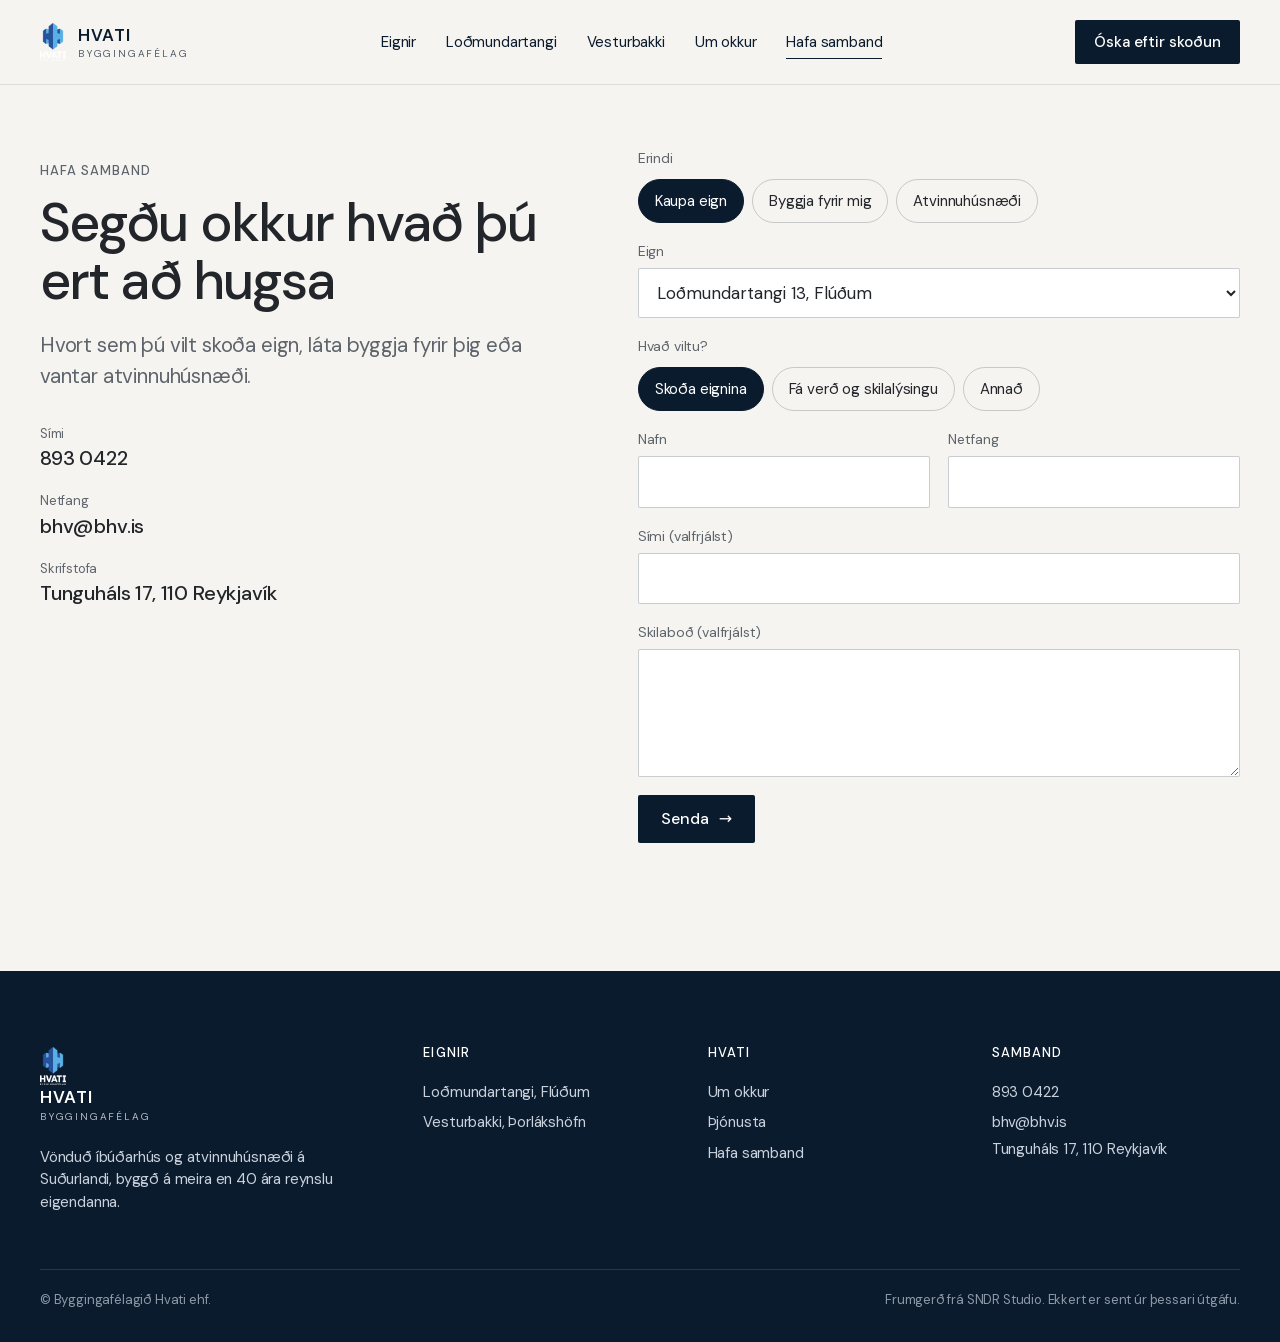
==== hafa-samband/index.html @ 600dba62 "Deploy 23906bf (noindex preview)" ====
<!doctype html>
<html lang="is" class="no-js">
<head>
<meta charset="utf-8">
<meta name="viewport" content="width=device-width, initial-scale=1">
<title>Hafa samband | Byggingafélagið Hvati</title>
<meta name="description" content="Hafðu samband við Byggingafélagið Hvata um kaup á eign, nýbyggingu eða atvinnuhúsnæði. Sími 893 0422, bhv@bhv.is.">
<meta name="robots" content="noindex, nofollow">
<meta name="theme-color" content="#0B1B2E">
<link rel="icon" href="../favicon.png">
<link rel="preload" href="../fonts/dmsans.woff2" as="font" type="font/woff2" crossorigin>
<script>(function () {
  var root = document.documentElement;
  function set(v) { if (root.getAttribute('data-input') !== v) root.setAttribute('data-input', v); }
  addEventListener('pointerdown', function () { set('pointer'); }, true);
  addEventListener('keydown', function (e) {
    if (e.key === 'Shift' || e.key === 'Control' || e.key === 'Alt' || e.key === 'Meta') return;
    set('key');
  }, true);
})();</script>
<link rel="stylesheet" href="../assets/site.css">
<script src="../assets/site.js" defer></script>
</head>
<body>
<a class="skip" href="#main">Fara í efni</a>
<header class="hdr hdr--solid">
  <div class="wrap">
    <a class="brand" href="../" aria-label="Byggingafélagið Hvati, forsíða"><img src="../img/logo.png" width="26" height="38" alt=""><div><b>HVATI</b><span>BYGGINGAFÉLAG</span></div></a>
    <nav class="nav" aria-label="Aðalvalmynd"><a href="../#eignir">Eignir</a><a href="../lodmundartangi/">Loðmundartangi</a><a href="../vesturbakki/">Vesturbakki</a><a href="../#um">Um okkur</a><a href="../hafa-samband/" aria-current="page">Hafa samband</a></nav>
    <button class="btn btn--primary hdr-cta" type="button" data-request="">Óska eftir skoðun</button>
    <button class="burger" type="button" aria-label="Opna valmynd" aria-expanded="false" aria-controls="menu"><i></i></button>
  </div>
</header>
<div class="menu" id="menu" tabindex="-1" role="dialog" aria-modal="true" aria-label="Valmynd">
  <button class="close" type="button" aria-label="Loka valmynd">×</button>
  <a href="../#eignir">Eignir</a>
  <a href="../lodmundartangi/">Loðmundartangi</a>
  <a href="../vesturbakki/">Vesturbakki</a>
  <a href="../#um">Um okkur</a>
  <a href="../hafa-samband/">Hafa samband</a>
  <button class="btn btn--light" type="button" data-request="">Óska eftir skoðun <span class="arr" aria-hidden="true">→</span></button>
</div>
<main id="main">
  <section class="section" style="padding-top:calc(var(--hdr) + 64px)">
    <div class="wrap contact">
      <div>
        <p class="eyebrow rise">Hafa samband</p>
        <h1 class="title t-l rise" style="margin:12px 0 18px">Segðu okkur hvað þú ert að hugsa</h1>
        <p class="lede rise">Hvort sem þú vilt skoða eign, láta byggja fyrir þig eða vantar atvinnuhúsnæði.</p>
        <address class="addr rise">
          <div><small>Sími</small><a href="tel:+3548930422">893 0422</a></div>
          <div><small>Netfang</small><a href="mailto:bhv@bhv.is">bhv@bhv.is</a></div>
          <div><small>Skrifstofa</small><span style="font-size:20px;font-weight:500">Tunguháls 17, 110 Reykjavík</span></div>
        </address>
      </div>
      <div class="rise">
        <form class="form" id="enquiry" novalidate>
          <fieldset class="seg"><legend>Erindi</legend><label><input type="radio" name="erindi" value="kaupa" checked><span>Kaupa eign</span></label><label><input type="radio" name="erindi" value="byggja"><span>Byggja fyrir mig</span></label><label><input type="radio" name="erindi" value="atvinna"><span>Atvinnuhúsnæði</span></label></fieldset>
          <div class="branch" data-branch="kaupa">
            <div class="fld"><label for="e-eign">Eign</label><select id="e-eign" name="eign"><option value="lod-13">Loðmundartangi 13, Flúðum</option><option value="lod-15">Loðmundartangi 15, Flúðum</option><option value="lod-17">Loðmundartangi 17, Flúðum</option><option value="lod">Loðmundartangi, hvaða hús sem er</option><option value="vest">Vesturbakki 13, Þorlákshöfn</option></select></div>
            <fieldset class="seg"><legend>Hvað viltu?</legend><label><input type="radio" name="vilt" value="Skoða eignina" checked><span>Skoða eignina</span></label><label><input type="radio" name="vilt" value="Fá verð og skilalýsingu"><span>Fá verð og skilalýsingu</span></label><label><input type="radio" name="vilt" value="Annað"><span>Annað</span></label></fieldset>
          </div>
          <div class="branch" data-branch="byggja" hidden>
            <fieldset class="seg"><legend>Hvað á að byggja?</legend><label><input type="radio" name="tegund" value="Einbýli" checked><span>Einbýli</span></label><label><input type="radio" name="tegund" value="Raðhús"><span>Raðhús</span></label><label><input type="radio" name="tegund" value="Fjölbýli"><span>Fjölbýli</span></label><label><input type="radio" name="tegund" value="Annað"><span>Annað</span></label></fieldset>
            <fieldset class="seg"><legend>Er lóð til staðar?</legend><label><input type="radio" name="lod" value="Já" checked><span>Já</span></label><label><input type="radio" name="lod" value="Nei"><span>Nei</span></label><label><input type="radio" name="lod" value="Í vinnslu"><span>Í vinnslu</span></label></fieldset>
            <div class="row2"><div class="fld"><label for="e-stadur">Staðsetning</label><input id="e-stadur" name="stadur"></div><div class="fld"><label for="e-hvenaer">Hvenær viltu byrja?</label><input id="e-hvenaer" name="hvenaer" placeholder="t.d. vor 2027"></div></div>
          </div>
          <div class="branch" data-branch="atvinna" hidden>
            <div class="row2"><div class="fld"><label for="e-fm">Stærð (m²)</label><input id="e-fm" name="fermetrar" inputmode="numeric"></div><div class="fld"><label for="e-notkun">Notkun</label><input id="e-notkun" name="notkun" placeholder="t.d. lager, verkstæði"></div></div>
            <div class="fld"><label for="e-stadur2">Staðsetning</label><input id="e-stadur2" name="stadur"></div>
          </div>
          <div class="row2">
            <div class="fld"><label for="e-nafn">Nafn</label><input id="e-nafn" name="nafn" autocomplete="name" required></div>
            <div class="fld"><label for="e-email">Netfang</label><input id="e-email" name="netfang" type="email" autocomplete="email" required></div>
          </div>
          <div class="fld"><label for="e-simi">Sími (valfrjálst)</label><input id="e-simi" name="simi" type="tel" autocomplete="tel"></div>
          <div class="fld"><label for="e-msg">Skilaboð (valfrjálst)</label><textarea id="e-msg" name="skilabod" rows="4"></textarea></div>
          <button class="btn btn--primary" type="submit" style="justify-self:start">Senda <span class="arr" aria-hidden="true">→</span></button>
        </form>
        <div class="done" id="enquiry-done" hidden tabindex="-1" role="status"><h3>Takk fyrir.</h3><p>Þetta er frumgerð. Fyrirspurnin var ekki send.</p></div>
      </div>
    </div>
  </section>
</main>
<footer class="ftr">
  <div class="wrap">
    <div class="grid">
      <div><a class="brand" href="../" style="color:#fff"><img src="../img/logo.png" width="26" height="38" alt=""><div><b>HVATI</b><span>BYGGINGAFÉLAG</span></div></a>
        <p style="margin:18px 0 0;max-width:22em">Vönduð íbúðarhús og atvinnuhúsnæði á Suðurlandi, byggð á meira en 40 ára reynslu eigendanna.</p></div>
      <div><h4>Eignir</h4><ul><li><a href="../lodmundartangi/">Loðmundartangi, Flúðum</a></li><li><a href="../vesturbakki/">Vesturbakki, Þorlákshöfn</a></li></ul></div>
      <div><h4>Hvati</h4><ul><li><a href="../#um">Um okkur</a></li><li><a href="../#thjonusta">Þjónusta</a></li><li><a href="../hafa-samband/">Hafa samband</a></li></ul></div>
      <div><h4>Samband</h4><ul><li><a href="tel:+3548930422">893 0422</a></li><li><a href="mailto:bhv@bhv.is">bhv@bhv.is</a></li><li>Tunguháls 17, 110 Reykjavík</li></ul></div>
    </div>
    <div class="legal"><span>© Byggingafélagið Hvati ehf.</span><span>Frumgerð frá SNDR Studio. Ekkert er sent úr þessari útgáfu.</span></div>
  </div>
</footer>

<dialog class="sheet" id="sheet" aria-labelledby="sheet-t" tabindex="-1">
  <div class="sheet__in">
    <div class="sheet__top"><div><p class="eyebrow">Skoðun</p><h2 id="sheet-t">Óska eftir skoðun</h2></div><button class="x" type="button" aria-label="Loka">×</button></div>
    <form class="form" novalidate>
      <div class="fld"><label for="rq-unit">Eign</label><select id="rq-unit" name="eign"><option value="lod-13">Loðmundartangi 13, Flúðum</option><option value="lod-15">Loðmundartangi 15, Flúðum</option><option value="lod-17">Loðmundartangi 17, Flúðum</option><option value="lod">Loðmundartangi, hvaða hús sem er</option><option value="vest">Vesturbakki 13, Þorlákshöfn</option></select></div>
      <fieldset class="seg"><legend>Hvaða dagar henta?</legend><label><input type="radio" name="dagar" value="Virka daga"><span>Virka daga</span></label><label><input type="radio" name="dagar" value="Um helgi"><span>Um helgi</span></label><label><input type="radio" name="dagar" value="Skiptir ekki máli" checked><span>Skiptir ekki máli</span></label></fieldset>
      <fieldset class="seg"><legend>Hvaða tími dags?</legend><label><input type="radio" name="timi" value="Fyrir hádegi"><span>Fyrir hádegi</span></label><label><input type="radio" name="timi" value="Eftir hádegi" checked><span>Eftir hádegi</span></label><label><input type="radio" name="timi" value="Síðdegis"><span>Síðdegis</span></label></fieldset>
      <div class="row2">
        <div class="fld"><label for="rq-name">Nafn</label><input id="rq-name" name="nafn" autocomplete="name" required></div>
        <div class="fld"><label for="rq-contact">Sími eða netfang</label><input id="rq-contact" name="samband" autocomplete="email" required></div>
      </div>
      <div class="fld"><label for="rq-msg">Athugasemd (valfrjálst)</label><textarea id="rq-msg" name="athugasemd" rows="3"></textarea></div>
      <p class="note">Hvati hefur samband og staðfestir tíma. Engin bókun verður til fyrr en tíminn er staðfestur.</p>
      <button class="btn btn--primary" type="submit">Senda ósk um skoðun <span class="arr" aria-hidden="true">→</span></button>
    </form>
    <div class="done" hidden tabindex="-1" role="status"><h3>Takk fyrir.</h3><p>Þetta er frumgerð. Fyrirspurnin var ekki send.</p></div>
  </div>
</dialog>
</body>
</html>
---- assets/site.css ----
@font-face{font-family:"DM Sans";src:url("../fonts/dmsans.woff2") format("woff2");font-weight:300 700;font-display:swap}
:root{
  --ink:#0B1B2E;--ink-2:#13283F;--blue:#58B0E4;--blue-d:#27519A;
  --paper:#F6F4F0;--sand:#ECE6DC;--text:#22262B;--muted:#5E646B;
  --ease:cubic-bezier(.2,.7,.1,1);--d1:240ms;--d2:640ms;--d3:1100ms;
  --g:20px;--max:1320px;--hdr:72px;
}
@media (min-width:900px){:root{--g:40px;--hdr:84px}}
*,*::before,*::after{box-sizing:border-box}
html{-webkit-text-size-adjust:100%;scroll-padding-top:calc(var(--hdr) + 12px)}
body{margin:0;background:var(--paper);color:var(--text);font:400 17px/1.5 "DM Sans",system-ui,sans-serif;letter-spacing:-.01em;-webkit-font-smoothing:antialiased}
img{display:block;max-width:100%;height:auto}
a{color:inherit}
button{font:inherit;color:inherit}
::selection{background:var(--ink);color:#fff}
.skip{position:absolute;left:-999px;top:8px;background:var(--ink);color:#fff;padding:10px 14px;z-index:100}
.skip:focus{left:8px}
:focus-visible{outline:2px solid var(--blue-d);outline-offset:3px}
html[data-input="pointer"] :focus-visible:not(input):not(textarea):not(select):not([contenteditable="true"]){outline:none}
[tabindex="-1"]:focus{outline:none}

.wrap{max-width:var(--max);margin:0 auto;padding:0 var(--g)}
.eyebrow{font-size:13px;font-weight:500;letter-spacing:.08em;text-transform:uppercase;color:var(--muted)}
.title{font-weight:500;letter-spacing:-.035em;line-height:1.08;margin:0}
.t-xl{font-size:clamp(40px,6.2vw,92px)}
.t-l{font-size:clamp(32px,4.2vw,60px)}
.t-m{font-size:clamp(24px,2.6vw,36px)}
.lede{font-size:clamp(18px,1.6vw,21px);color:var(--muted);max-width:38em}
.section{padding:clamp(72px,10vw,140px) 0}
.section--sand{background:var(--sand)}
.section--ink{background:var(--ink);color:#fff}
.section--ink .eyebrow,.section--ink .lede{color:#B9C3CE}
.hair{border:0;border-top:1px solid currentColor;opacity:.16;margin:0}

/* buttons */
.btn{display:inline-flex;align-items:center;gap:10px;min-height:48px;padding:0 22px;border-radius:2px;border:1px solid transparent;font-weight:500;font-size:16px;text-decoration:none;cursor:pointer;transition:background var(--d1) var(--ease),color var(--d1) var(--ease),border-color var(--d1) var(--ease),transform var(--d1) var(--ease)}
.btn:active{transform:scale(.98)}
.btn--primary{background:var(--ink);color:#fff}
.btn--primary:hover{background:var(--blue-d)}
.btn--light{background:#fff;color:var(--ink)}
.btn--light:hover{background:var(--sand)}
.btn--line{border-color:currentColor;background:transparent}
.btn--line:hover{background:rgba(127,127,127,.12)}
.btn .arr{transition:transform var(--d1) var(--ease)}
.btn:hover .arr{transform:translateX(4px)}

/* header */
.hdr{position:fixed;inset:0 0 auto;z-index:50;height:var(--hdr);color:#fff;transition:background var(--d1) var(--ease),color var(--d1) var(--ease),box-shadow var(--d1) var(--ease)}
.hdr.is-solid,.hdr--solid{background:rgba(246,244,240,.94);color:var(--ink);box-shadow:0 1px 0 rgba(11,27,46,.1);-webkit-backdrop-filter:blur(10px);backdrop-filter:blur(10px)}
.hdr .wrap{height:100%;display:flex;align-items:center;justify-content:space-between;gap:24px}
.brand{display:flex;align-items:center;gap:12px;text-decoration:none;min-height:44px}
.brand img{width:26px;height:auto}
.brand b{font-weight:600;letter-spacing:.06em;font-size:17px}
.brand span{display:block;font-size:10px;letter-spacing:.18em;opacity:.7;margin-top:-2px}
.nav{display:none;gap:30px;align-items:center}
.nav a{text-decoration:none;font-size:15px;position:relative;padding:10px 0}
.nav a::after{content:"";position:absolute;left:0;right:0;bottom:4px;height:1px;background:currentColor;transform:scaleX(0);transform-origin:left;transition:transform var(--d1) var(--ease)}
.nav a:hover::after,.nav a[aria-current="page"]::after{transform:scaleX(1)}
.hdr .btn{min-height:44px;padding:0 18px;font-size:15px}
.hdr:not(.is-solid):not(.hdr--solid) .btn--primary{background:#fff;color:var(--ink)}
.burger{display:inline-grid;place-items:center;width:44px;height:44px;border:0;background:none;cursor:pointer}
.burger i{display:block;width:22px;height:1.5px;background:currentColor;box-shadow:0 7px 0 currentColor,0 -7px 0 currentColor}
.hdr-cta{display:none}
@media (min-width:900px){.nav,.hdr-cta{display:flex}.burger{display:none}}

.menu{position:fixed;inset:0;z-index:60;background:var(--ink);color:#fff;padding:calc(var(--hdr) + 16px) var(--g) 32px;display:flex;flex-direction:column;gap:6px;visibility:hidden;opacity:0;transform:translateY(-12px);transition:opacity var(--d1) var(--ease),transform var(--d2) var(--ease),visibility 0s linear var(--d2)}
.menu.is-open{visibility:visible;opacity:1;transform:none;transition:opacity var(--d1) var(--ease),transform var(--d2) var(--ease)}
.menu a{font-size:30px;font-weight:500;letter-spacing:-.03em;text-decoration:none;padding:8px 0;opacity:0;transform:translateY(10px);transition:opacity var(--d2) var(--ease),transform var(--d2) var(--ease)}
.menu.is-open a{opacity:1;transform:none}
.menu.is-open a:nth-child(2){transition-delay:40ms}.menu.is-open a:nth-child(3){transition-delay:80ms}.menu.is-open a:nth-child(4){transition-delay:120ms}.menu.is-open a:nth-child(5){transition-delay:160ms}
.menu .close{position:absolute;top:calc((var(--hdr) - 44px)/2);right:calc(var(--g) - 10px);width:44px;height:44px;border:0;background:none;color:#fff;font-size:28px;cursor:pointer}
.menu .btn{margin-top:24px;align-self:flex-start}

/* hero */
.hero{position:relative;min-height:100svh;display:flex;align-items:flex-end;color:#fff;overflow:hidden;background:var(--ink)}
.hero__img{position:absolute;inset:0}
.hero__img img{width:100%;height:100%;object-fit:cover;transform:scale(1.06);opacity:0;transition:transform var(--d3) var(--ease),opacity var(--d3) var(--ease)}
.is-ready .hero__img img{transform:none;opacity:1}
.hero::after{content:"";position:absolute;inset:0;background:linear-gradient(0deg,rgba(6,14,24,.82) 0%,rgba(6,14,24,.35) 45%,rgba(6,14,24,.15) 70%,rgba(6,14,24,.45) 100%)}
.hero .wrap{position:relative;z-index:1;width:100%;padding-bottom:clamp(28px,5vw,64px);padding-top:calc(var(--hdr) + 40px)}
.hero .eyebrow{color:#D5DEE7}
.hero h1{margin:14px 0 22px;max-width:13em}
.facts{display:flex;flex-wrap:wrap;gap:8px 0;margin:0 0 26px;padding:0;list-style:none;font-size:15px}
.facts li{padding-right:16px;margin-right:16px;border-right:1px solid rgba(255,255,255,.3)}
.facts li:last-child{border:0}
.hero .ctas{display:flex;flex-wrap:wrap;gap:12px}
.rise{opacity:0;transform:translateY(24px);transition:opacity var(--d2) var(--ease),transform var(--d2) var(--ease)}
.is-ready .rise{opacity:1;transform:none}
.is-ready .rise:nth-child(2){transition-delay:80ms}.is-ready .rise:nth-child(3){transition-delay:160ms}.is-ready .rise:nth-child(4){transition-delay:240ms}.is-ready .rise:nth-child(5){transition-delay:320ms}
.hero--sub{min-height:clamp(560px,86svh,900px)}
.status{display:inline-flex;align-items:center;gap:8px;font-size:13px;font-weight:500;padding:6px 12px;border-radius:99px;background:rgba(255,255,255,.14);border:1px solid rgba(255,255,255,.28)}
.status::before{content:"";width:7px;height:7px;border-radius:50%;background:var(--blue)}
.status--light{background:#fff;border-color:rgba(11,27,46,.14);color:var(--ink)}
.status--light::before{background:#C9A24A}

/* reveal */
[data-reveal]{opacity:0;transform:translateY(28px);transition:opacity var(--d2) var(--ease),transform var(--d2) var(--ease)}
[data-reveal].in{opacity:1;transform:none}
.no-js [data-reveal]{opacity:1;transform:none}
@media (max-width:899px){[data-reveal]{transform:translateY(16px)}}

/* listing cards */
.head{display:flex;flex-wrap:wrap;justify-content:space-between;align-items:flex-end;gap:20px;margin-bottom:clamp(32px,4vw,56px)}
.cards{display:grid;gap:clamp(28px,3vw,40px)}
@media (min-width:900px){.cards{grid-template-columns:1fr 1fr}}
.card{text-decoration:none;display:block}
.card__img{position:relative;overflow:hidden;aspect-ratio:4/3;background:var(--sand)}
.card__img img{width:100%;height:100%;object-fit:cover;transition:transform var(--d2) var(--ease)}
.card:hover .card__img img{transform:scale(1.04)}
.card:active .card__img{transform:scale(.99)}
.card__img .status{position:absolute;left:16px;top:16px;color:#fff;background:rgba(11,27,46,.55);-webkit-backdrop-filter:blur(6px);backdrop-filter:blur(6px)}
.card h3{font-size:clamp(22px,2vw,28px);font-weight:500;letter-spacing:-.03em;margin:20px 0 4px;display:flex;justify-content:space-between;gap:12px}
.card h3 .arr{transition:transform var(--d1) var(--ease)}
.card:hover h3 .arr{transform:translateX(4px)}
.card .where{color:var(--muted);margin:0 0 14px}
.factrow{display:grid;grid-template-columns:repeat(4,auto);justify-content:start;gap:0;border-top:1px solid rgba(11,27,46,.14);padding-top:14px;font-size:15px}
.factrow div{padding-right:18px;margin-right:18px;border-right:1px solid rgba(11,27,46,.14)}
.factrow div:last-child{border:0;margin:0;padding:0}
.factrow dt{font-size:12px;color:var(--muted);letter-spacing:.04em}
.factrow dd{margin:2px 0 0;font-weight:500}
@media (max-width:520px){.factrow{grid-template-columns:1fr 1fr;row-gap:12px}.factrow div:nth-child(2){border:0}}

/* split / proof */
.split{display:grid;gap:40px;align-items:center}
@media (min-width:900px){.split{grid-template-columns:1fr 1fr;gap:80px}}
.stats{display:grid;grid-template-columns:repeat(3,1fr);gap:20px;margin:36px 0 0}
.stats dt{font-size:13px;color:var(--muted)}
.stats dd{margin:4px 0 0;font-size:clamp(28px,3vw,44px);font-weight:500;letter-spacing:-.04em}
.section--ink .stats dt{color:#B9C3CE}
.svc{display:grid;gap:0;margin-top:40px}
@media (min-width:900px){.svc{grid-template-columns:repeat(4,1fr)}}
.svc div{padding:24px 0;border-top:1px solid rgba(255,255,255,.16)}
@media (min-width:900px){.svc div{padding:28px 28px 0 0}}
.svc h3{font-size:20px;font-weight:500;margin:0 0 8px;letter-spacing:-.02em}
.svc p{margin:0;color:#B9C3CE;font-size:16px}
.strip{display:grid;gap:16px;grid-template-columns:repeat(2,1fr)}
@media (min-width:900px){.strip{grid-template-columns:repeat(4,1fr)}}
.strip figure{margin:0}
.strip img{aspect-ratio:3/4;object-fit:cover;width:100%}
.strip figcaption{font-size:14px;color:var(--muted);margin-top:10px}

/* gallery */
.tabs{display:flex;gap:6px;flex-wrap:wrap;position:relative;margin-bottom:24px}
.tab{min-height:44px;padding:0 16px;border:1px solid rgba(11,27,46,.18);background:none;border-radius:99px;cursor:pointer;font-size:15px;transition:background var(--d1) var(--ease),color var(--d1) var(--ease),border-color var(--d1) var(--ease)}
.tab:hover{border-color:var(--ink)}
.tab[aria-selected="true"]{background:var(--ink);color:#fff;border-color:var(--ink)}
.gal{display:grid;gap:10px;grid-template-columns:repeat(2,1fr);transition:opacity var(--d1) var(--ease)}
@media (min-width:900px){.gal{grid-template-columns:repeat(4,1fr);gap:14px}.gal button:first-child{grid-column:span 2;grid-row:span 2}}
.gal.is-swapping{opacity:0}
.gal button{padding:0;border:0;background:var(--sand);cursor:zoom-in;overflow:hidden;aspect-ratio:4/3;display:block;width:100%}
.gal button:first-child{aspect-ratio:auto}
.gal img{width:100%;height:100%;object-fit:cover;transition:transform var(--d2) var(--ease)}
.gal button:hover img{transform:scale(1.04)}
.gal [hidden]{display:none}

.lb{border:0;padding:0;margin:auto;max-width:min(1400px,96vw);max-height:92vh;background:transparent;color:#fff;opacity:0;transform:scale(.98);transition:opacity var(--d1) var(--ease),transform var(--d1) var(--ease),overlay var(--d1) allow-discrete,display var(--d1) allow-discrete}
.lb[open]{opacity:1;transform:none}
@starting-style{.lb[open]{opacity:0;transform:scale(.98)}}
.lb::backdrop{background:rgba(6,14,24,.88)}
.lb img{max-height:84vh;width:auto;margin:0 auto}
.lb figcaption{text-align:center;padding:12px;font-size:15px;color:#D5DEE7}
.lb .lb-x{position:fixed;top:12px;right:12px;width:48px;height:48px;border-radius:50%;border:0;background:rgba(255,255,255,.14);color:#fff;font-size:26px;cursor:pointer}
.lb .lb-nav{position:fixed;top:50%;width:48px;height:48px;border-radius:50%;border:0;background:rgba(255,255,255,.14);color:#fff;font-size:22px;cursor:pointer;transform:translateY(-50%)}
.lb .prev{left:12px}.lb .next{right:12px}

/* plan */
.plan{display:grid;gap:40px}
@media (min-width:1000px){.plan{grid-template-columns:1.25fr 1fr;gap:72px;align-items:start}}
.plan__img{background:#fff;padding:clamp(12px,2vw,28px);position:relative}
.plan__img small{position:absolute;left:16px;bottom:12px;font-size:12px;color:var(--muted)}
.rooms{list-style:none;margin:24px 0 0;padding:0}
.rooms li{padding:16px 0;border-top:1px solid rgba(11,27,46,.14);display:grid;grid-template-columns:150px 1fr;gap:16px}
.rooms b{font-weight:500}
.rooms span{color:var(--muted);font-size:16px}
@media (max-width:520px){.rooms li{grid-template-columns:1fr;gap:2px}}

/* units */
.units{margin-top:40px;border-bottom:1px solid rgba(11,27,46,.14)}
.unit{border-top:1px solid rgba(11,27,46,.14)}
.unit > button{width:100%;min-height:68px;display:grid;grid-template-columns:1fr auto 32px;align-items:center;gap:16px;background:none;border:0;text-align:left;cursor:pointer;padding:12px 0;font-size:clamp(19px,1.8vw,24px);font-weight:500;letter-spacing:-.02em}
.unit > button .pm{width:24px;height:24px;position:relative;justify-self:end}
.unit > button .pm::before,.unit > button .pm::after{content:"";position:absolute;left:4px;right:4px;top:11px;height:1.5px;background:currentColor;transition:transform var(--d2) var(--ease)}
.unit > button .pm::after{transform:rotate(90deg)}
.unit > button[aria-expanded="true"] .pm::after{transform:rotate(0)}
.unit .body{display:grid;grid-template-rows:0fr;transition:grid-template-rows var(--d2) var(--ease)}
.unit .body > div{overflow:hidden}
.unit.is-open .body{grid-template-rows:1fr}
.unit .inner{padding:0 0 24px;display:flex;flex-wrap:wrap;gap:16px 40px;align-items:center;color:var(--muted)}

/* rooms selector (signature) */
.finish{display:grid;gap:32px}
@media (min-width:1000px){.finish{grid-template-columns:1.4fr 1fr;gap:64px;align-items:center}}
.finish__photo{position:relative;aspect-ratio:4/3;overflow:hidden;background:var(--sand)}
.finish__photo img{position:absolute;inset:0;width:100%;height:100%;object-fit:cover;opacity:0;transform:scale(1.03);transition:opacity var(--d2) var(--ease),transform var(--d3) var(--ease)}
.finish__photo img.on{opacity:1;transform:none}
.finish__photo figcaption{position:absolute;left:14px;bottom:14px;background:rgba(11,27,46,.6);color:#fff;font-size:13px;padding:6px 10px;border-radius:2px}
.roomtabs{display:flex;gap:6px;flex-wrap:wrap;margin:20px 0 24px}
.spec{list-style:none;margin:0;padding:0;transition:opacity var(--d1) var(--ease),transform var(--d1) var(--ease)}
.spec.is-swapping{opacity:0;transform:translateY(8px)}
.spec li{display:grid;grid-template-columns:120px 1fr;gap:14px;padding:14px 0;border-top:1px solid rgba(11,27,46,.14)}
.spec li span:first-child{color:var(--muted);font-size:15px}
.spec li span:last-child{font-weight:500}
.src{font-size:13px;color:var(--muted);margin-top:16px}

/* dims table */
.dims{width:100%;border-collapse:collapse;margin-top:24px;font-size:17px}
.dims th,.dims td{text-align:left;padding:14px 0;border-top:1px solid rgba(11,27,46,.14);vertical-align:top}
.dims th{font-weight:400;color:var(--muted);width:46%}
.dims td{font-weight:500}
.dims .unk{color:#8A6D1E;font-weight:500}
.price{font-size:clamp(32px,3.6vw,52px);font-weight:500;letter-spacing:-.04em;margin:8px 0 0}

/* door drawing */
.door{background:#fff;padding:24px}
.door svg{width:100%;height:auto}

/* terms + location */
.terms{max-width:46em}
.terms p{margin:0 0 12px}
.loc{display:grid;gap:32px}
@media (min-width:900px){.loc{grid-template-columns:1fr 1fr;gap:72px;align-items:center}}
.loc img{aspect-ratio:3/2;object-fit:cover;width:100%}

/* contact */
.contact{display:grid;gap:48px}
@media (min-width:1000px){.contact{grid-template-columns:1fr 1.2fr;gap:96px}}
.addr{font-style:normal;display:grid;gap:18px;margin-top:32px}
.addr a{font-size:20px;font-weight:500;text-decoration:none}
.addr small{display:block;color:var(--muted);font-size:13px}

/* forms */
.form{display:grid;gap:18px}
.seg{display:flex;flex-wrap:wrap;gap:8px;border:0;padding:0;margin:0}
.seg legend{font-size:14px;color:var(--muted);margin-bottom:10px;padding:0}
.seg label{position:relative}
.seg input{position:absolute;opacity:0;inset:0;margin:0;cursor:pointer}
.seg span{display:inline-flex;align-items:center;min-height:44px;padding:0 16px;border:1px solid rgba(11,27,46,.2);border-radius:99px;font-size:15px;transition:background var(--d1) var(--ease),color var(--d1) var(--ease),border-color var(--d1) var(--ease)}
.seg input:checked + span{background:var(--ink);color:#fff;border-color:var(--ink)}
.seg input:focus-visible + span{outline:2px solid var(--blue-d);outline-offset:3px}
.fld{display:grid;gap:6px}
.fld label{font-size:14px;color:var(--muted)}
.fld input,.fld select,.fld textarea{font:inherit;font-size:17px;min-height:50px;padding:12px 14px;border:1px solid rgba(11,27,46,.22);border-radius:2px;background:#fff;color:var(--text);transition:border-color var(--d1) var(--ease)}
.fld textarea{min-height:110px;resize:vertical}
.fld input:focus,.fld select:focus,.fld textarea:focus{border-color:var(--ink);outline:2px solid var(--blue-d);outline-offset:1px}
.row2{display:grid;gap:18px}
@media (min-width:640px){.row2{grid-template-columns:1fr 1fr}}
.branch{display:grid;gap:18px}
.branch[hidden]{display:none}
.note{font-size:14px;color:var(--muted);margin:0}
.done{padding:28px;background:var(--sand);border-radius:2px}
.done h3{margin:0 0 6px;font-size:22px;font-weight:500}
.done p{margin:0;color:var(--muted)}

/* request sheet */
.sheet{position:fixed;inset:0 0 0 auto;margin:0;height:100dvh;max-height:none;width:min(520px,100vw);max-width:100vw;border:0;padding:0;background:var(--paper);color:var(--text);transform:translateX(100%);transition:transform var(--d2) var(--ease),overlay var(--d2) allow-discrete,display var(--d2) allow-discrete}
.sheet[open]{transform:none}
@starting-style{.sheet[open]{transform:translateX(100%)}}
.sheet::backdrop{background:rgba(6,14,24,0);transition:background var(--d2) var(--ease),overlay var(--d2) allow-discrete,display var(--d2) allow-discrete}
.sheet[open]::backdrop{background:rgba(6,14,24,.5)}
@starting-style{.sheet[open]::backdrop{background:rgba(6,14,24,0)}}
.sheet__in{height:100%;overflow:auto;padding:28px var(--g) 40px;display:grid;align-content:start;gap:22px}
.sheet__top{display:flex;justify-content:space-between;align-items:flex-start;gap:16px}
.sheet__top h2{font-size:28px;font-weight:500;letter-spacing:-.03em;margin:4px 0 0}
.sheet .x{width:44px;height:44px;border:1px solid rgba(11,27,46,.18);border-radius:50%;background:none;font-size:22px;cursor:pointer;flex:none}
@media (max-width:639px){
  .sheet{inset:auto 0 0 0;width:100vw;height:auto;max-height:92dvh;border-radius:14px 14px 0 0;transform:translateY(100%)}
  @starting-style{.sheet[open]{transform:translateY(100%)}}
  .sheet__in{max-height:92dvh}
}

/* footer */
.ftr{background:var(--ink);color:#C9D2DC;padding:72px 0 32px;font-size:15px}
.ftr .grid{display:grid;gap:36px}
@media (min-width:900px){.ftr .grid{grid-template-columns:1.4fr 1fr 1fr 1fr}}
.ftr h4{color:#fff;font-size:13px;letter-spacing:.08em;text-transform:uppercase;font-weight:500;margin:0 0 14px}
.ftr a{text-decoration:none;display:inline-block;padding:4px 0}
.ftr a:hover{color:#fff}
.ftr ul{list-style:none;margin:0;padding:0}
.ftr .legal{margin-top:56px;padding-top:20px;border-top:1px solid rgba(255,255,255,.12);display:flex;flex-wrap:wrap;justify-content:space-between;gap:12px;font-size:13px;color:#8D99A6}
.proto{background:#C9A24A;color:#1A1405;font-size:13px;text-align:center;padding:8px var(--g)}

@media (prefers-reduced-motion:reduce){
  *,*::before,*::after{transition-duration:1ms!important;animation-duration:1ms!important}
  .hero__img img{transform:none}
  [data-reveal],.rise{transform:none}
  .finish__photo img{transform:none}
}
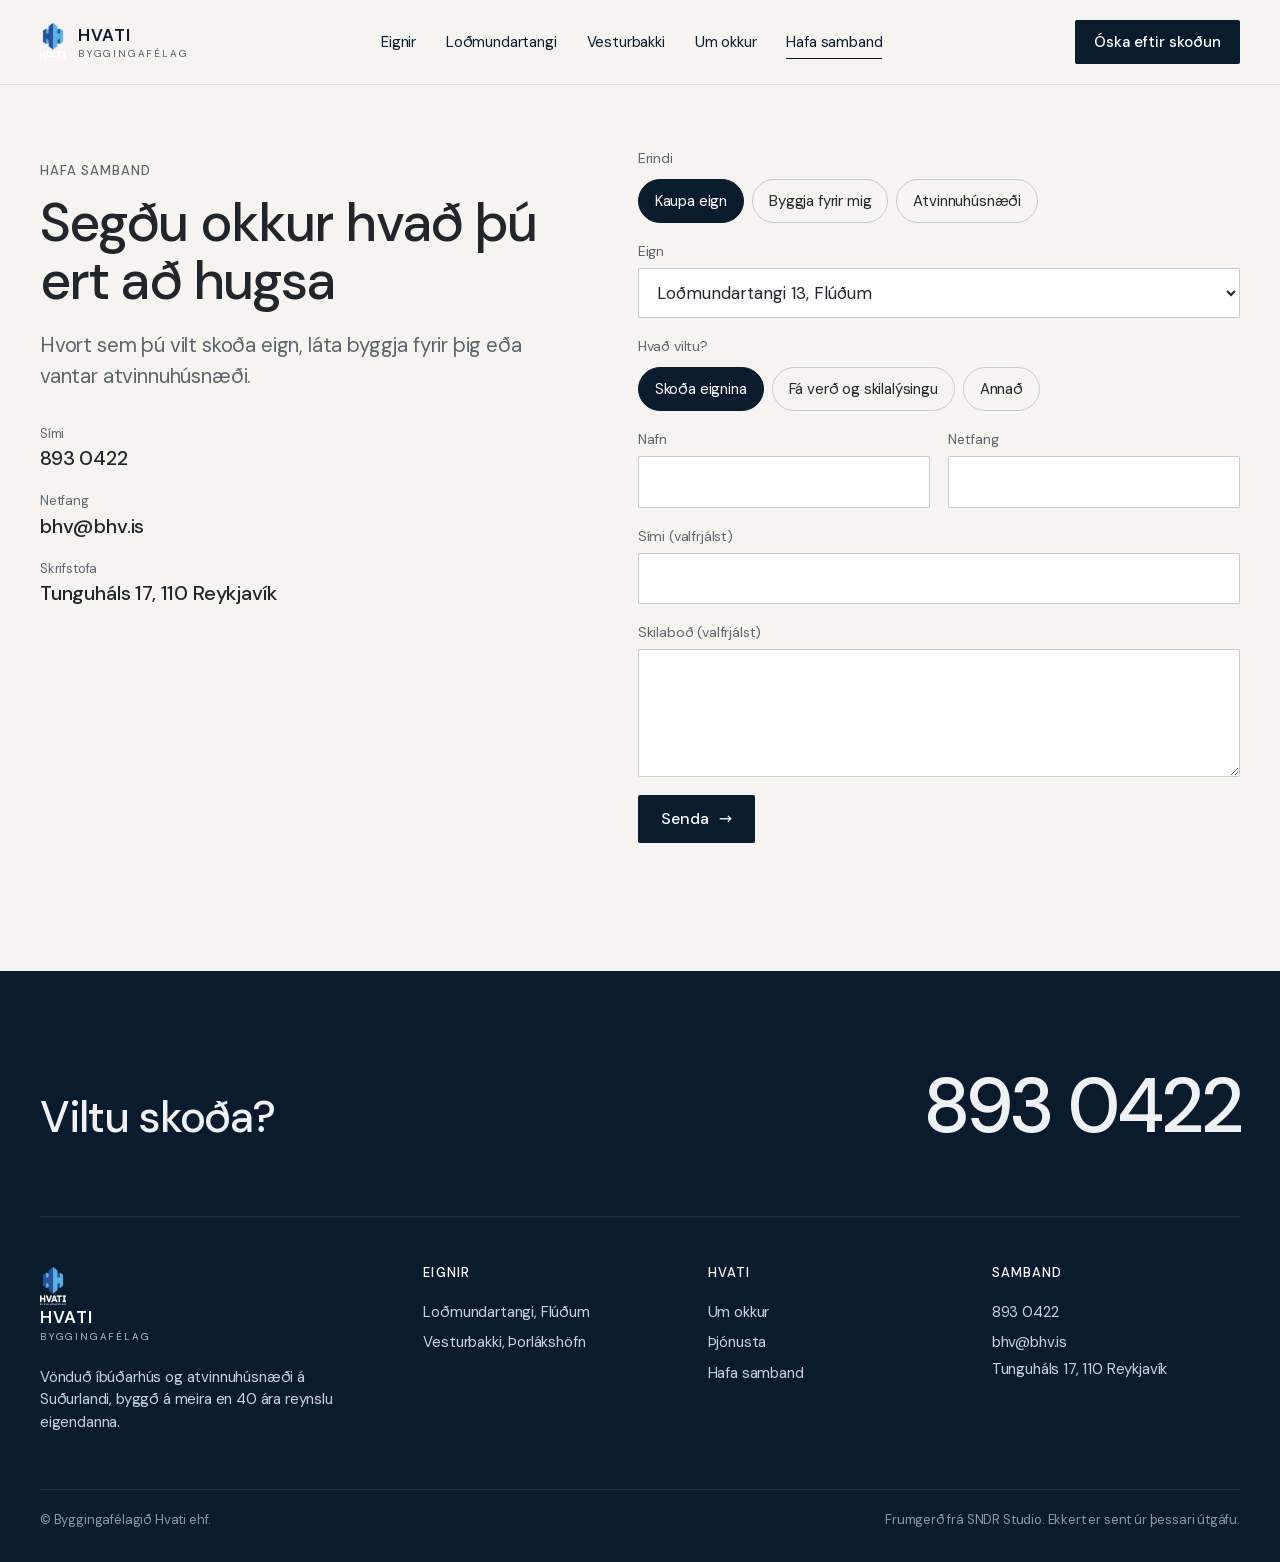
==== commit 39bcfa8f: "Deploy 1622001 (noindex preview)" ====
--- a/hafa-samband/index.html
+++ b/hafa-samband/index.html
@@ -19,6 +19,8 @@
   }, true);
 })();</script>
 <link rel="stylesheet" href="../assets/site.css">
+<script src="../assets/vendor/gsap.min.js" defer></script>
+<script src="../assets/vendor/ScrollTrigger.min.js" defer></script>
 <script src="../assets/site.js" defer></script>
 </head>
 <body>
@@ -44,16 +46,16 @@
   <section class="section" style="padding-top:calc(var(--hdr) + 64px)">
     <div class="wrap contact">
       <div>
-        <p class="eyebrow rise">Hafa samband</p>
-        <h1 class="title t-l rise" style="margin:12px 0 18px">Segðu okkur hvað þú ert að hugsa</h1>
-        <p class="lede rise">Hvort sem þú vilt skoða eign, láta byggja fyrir þig eða vantar atvinnuhúsnæði.</p>
-        <address class="addr rise">
-          <div><small>Sími</small><a href="tel:+3548930422">893 0422</a></div>
-          <div><small>Netfang</small><a href="mailto:bhv@bhv.is">bhv@bhv.is</a></div>
-          <div><small>Skrifstofa</small><span style="font-size:20px;font-weight:500">Tunguháls 17, 110 Reykjavík</span></div>
+        <p class="eyebrow" data-reveal>Hafa samband</p>
+        <h1 class="title t-l" data-split style="margin:12px 0 18px">Segðu okkur hvað þú ert að hugsa</h1>
+        <p class="lede" data-reveal>Hvort sem þú vilt skoða eign, láta byggja fyrir þig eða vantar atvinnuhúsnæði.</p>
+        <address class="addr">
+          <div data-reveal><small>Sími</small><a href="tel:+3548930422">893 0422</a></div>
+          <div data-reveal><small>Netfang</small><a href="mailto:bhv@bhv.is">bhv@bhv.is</a></div>
+          <div data-reveal><small>Skrifstofa</small><span style="font-size:20px;font-weight:500">Tunguháls 17, 110 Reykjavík</span></div>
         </address>
       </div>
-      <div class="rise">
+      <div data-reveal>
         <form class="form" id="enquiry" novalidate>
           <fieldset class="seg"><legend>Erindi</legend><label><input type="radio" name="erindi" value="kaupa" checked><span>Kaupa eign</span></label><label><input type="radio" name="erindi" value="byggja"><span>Byggja fyrir mig</span></label><label><input type="radio" name="erindi" value="atvinna"><span>Atvinnuhúsnæði</span></label></fieldset>
           <div class="branch" data-branch="kaupa">
@@ -84,6 +86,7 @@
 </main>
 <footer class="ftr">
   <div class="wrap">
+    <div class="ftr__big" data-reveal><p>Viltu skoða?</p><a href="tel:+3548930422">893 0422</a></div>
     <div class="grid">
       <div><a class="brand" href="../" style="color:#fff"><img src="../img/logo.png" width="26" height="38" alt=""><div><b>HVATI</b><span>BYGGINGAFÉLAG</span></div></a>
         <p style="margin:18px 0 0;max-width:22em">Vönduð íbúðarhús og atvinnuhúsnæði á Suðurlandi, byggð á meira en 40 ára reynslu eigendanna.</p></div>
@@ -94,6 +97,7 @@
     <div class="legal"><span>© Byggingafélagið Hvati ehf.</span><span>Frumgerð frá SNDR Studio. Ekkert er sent úr þessari útgáfu.</span></div>
   </div>
 </footer>
+
 
 <dialog class="sheet" id="sheet" aria-labelledby="sheet-t" tabindex="-1">
   <div class="sheet__in">
--- a/assets/site.css
+++ b/assets/site.css
@@ -94,10 +94,7 @@
 .status--light::before{background:#C9A24A}
 
 /* reveal */
-[data-reveal]{opacity:0;transform:translateY(28px);transition:opacity var(--d2) var(--ease),transform var(--d2) var(--ease)}
-[data-reveal].in{opacity:1;transform:none}
-.no-js [data-reveal]{opacity:1;transform:none}
-@media (max-width:899px){[data-reveal]{transform:translateY(16px)}}
+.no-js [data-reveal],.no-js .rise,.no-js .hero__img img{opacity:1;transform:none}
 
 /* listing cards */
 .head{display:flex;flex-wrap:wrap;justify-content:space-between;align-items:flex-end;gap:20px;margin-bottom:clamp(32px,4vw,56px)}
@@ -282,6 +279,211 @@
 @media (prefers-reduced-motion:reduce){
   *,*::before,*::after{transition-duration:1ms!important;animation-duration:1ms!important}
   .hero__img img{transform:none}
-  [data-reveal],.rise{transform:none}
+  .rise{transform:none}
   .finish__photo img{transform:none}
 }
+
+/* ===================== v2 ===================== */
+.section--tight{padding-top:clamp(40px,6vw,80px)}
+.ico{width:22px;height:22px;flex:none}
+.hdr{transition:transform var(--d2) var(--ease),background var(--d1) var(--ease),color var(--d1) var(--ease),box-shadow var(--d1) var(--ease)}
+.hdr.is-hidden{transform:translateY(-100%)}
+[data-split] .w{display:inline-block;overflow:hidden;vertical-align:top;padding-bottom:.08em;margin-bottom:-.08em}
+[data-split] .w > span{display:inline-block}
+.title[data-split]{margin-bottom:.2em}
+
+/* hero slider */
+.hvs{position:relative;height:100svh;min-height:620px;color:#fff;background:var(--ink);overflow:hidden}
+.hvs__stage{position:absolute;inset:0}
+.hvs__slide{position:absolute;inset:0;margin:0;visibility:hidden;overflow:hidden}
+.hvs__slide.is-on{visibility:visible}
+.hvs__slide img{width:100%;height:100%;object-fit:cover;will-change:transform}
+.hvs__shade{position:absolute;inset:0;pointer-events:none;background:linear-gradient(0deg,rgba(6,14,24,.86) 0%,rgba(6,14,24,.42) 38%,rgba(6,14,24,.08) 62%,rgba(6,14,24,.42) 100%)}
+.hvs__content{position:relative;z-index:2;height:100%;display:grid;align-content:end;gap:28px;padding-bottom:clamp(24px,4vw,56px);padding-top:calc(var(--hdr) + 24px)}
+@media (min-width:1000px){.hvs__content{grid-template-columns:1.25fr .75fr;align-items:end;gap:56px}}
+.hvs__lead .eyebrow{color:#D5DEE7}
+.hvs__lead h1{margin:12px 0 22px;max-width:12em}
+.hvs__lead .facts{margin-bottom:24px}
+.hvs__panel{display:grid;gap:12px}
+.hvs__count{margin:0;font-size:14px;color:#C9D2DC;letter-spacing:.06em}
+.hvs__count b{color:#fff;font-weight:500}
+.hvs__caption{margin:0;display:grid;gap:2px;min-height:48px}
+.hvs__caption b{font-weight:500;font-size:20px;letter-spacing:-.02em}
+.hvs__caption span{color:#C9D2DC;font-size:15px}
+.hvs__index{list-style:none;margin:0;padding:0;display:grid;grid-template-columns:repeat(4,1fr);gap:8px}
+.hvs__index button{all:unset;cursor:pointer;display:block;padding:14px 0 8px;min-height:24px;position:relative;width:100%}
+.hvs__index .n,.hvs__index .t,.hvs__index .d{display:none}
+.hvs__index .bar{display:block;height:2px;background:rgba(255,255,255,.28);overflow:hidden}
+.hvs__index .bar i{display:block;height:100%;background:#fff;transform:scaleX(0);transform-origin:left}
+.hvs__index button[aria-current="true"] .bar i{transform:scaleX(1)}
+html.motion .hvs__index button[aria-current="true"] .bar i{transform:scaleX(0)}
+.hvs__index button:focus-visible{outline:2px solid #fff;outline-offset:2px}
+@media (min-width:1000px){
+  .hvs__caption{display:none}
+  .hvs__panel{border-top:1px solid rgba(255,255,255,.22)}
+  .hvs__count{display:none}
+  .hvs__index{grid-template-columns:1fr;gap:0}
+  .hvs__index button{display:grid;grid-template-columns:40px 1fr;column-gap:12px;row-gap:2px;padding:14px 0;border-bottom:1px solid rgba(255,255,255,.14);opacity:.55;transition:opacity var(--d1) var(--ease)}
+  .hvs__index button:hover,.hvs__index button[aria-current="true"]{opacity:1}
+  .hvs__index .n{display:block;font-size:13px;color:#C9D2DC;padding-top:3px;grid-row:span 2}
+  .hvs__index .t{display:block;font-size:18px;font-weight:500;letter-spacing:-.02em}
+  .hvs__index .d{display:block;font-size:14px;color:#C9D2DC}
+  .hvs__index .bar{position:absolute;left:0;right:0;bottom:-1px;height:1px;background:transparent}
+}
+
+/* intro */
+.intro__text{font-size:clamp(28px,3.6vw,54px);font-weight:500;letter-spacing:-.035em;line-height:1.12;margin:18px 0 0;max-width:22em}
+.intro .stats{margin-top:clamp(40px,6vw,80px);max-width:780px}
+.intro .stats dd{font-size:clamp(40px,5vw,72px)}
+
+/* feature rows with rotating photos */
+.feat{display:grid;gap:28px;margin-top:clamp(40px,6vw,80px)}
+@media (min-width:1000px){.feat{grid-template-columns:1.45fr 1fr;gap:72px;align-items:center}.feat--rev{grid-template-columns:1fr 1.45fr}.feat--rev .rot{order:2}}
+.feat__body .where{display:flex;align-items:center;gap:8px;color:var(--muted);margin:4px 0 22px}
+.feat__facts{display:grid;grid-template-columns:1fr 1fr;margin:0 0 28px;border-top:1px solid rgba(11,27,46,.14)}
+.feat__facts div{padding:16px 0;border-bottom:1px solid rgba(11,27,46,.14)}
+.feat__facts dt{font-size:13px;color:var(--muted)}
+.feat__facts dd{margin:2px 0 0;font-size:22px;font-weight:500;letter-spacing:-.02em}
+.ctas{display:flex;flex-wrap:wrap;gap:12px}
+.rot{position:relative;aspect-ratio:4/3;overflow:hidden;background:var(--sand)}
+.rot__f{position:absolute;inset:0;margin:0;opacity:0;transition:opacity 1.1s var(--ease)}
+.rot__f.is-on{opacity:1}
+.rot__f img{width:100%;height:100%;object-fit:cover;transform:scale(1.06);transition:transform 6s linear}
+.rot__f.is-on img{transform:scale(1)}
+.rot__f figcaption{position:absolute;left:16px;bottom:16px;display:flex;gap:10px;align-items:center;background:rgba(246,244,240,.92);color:var(--ink);font-size:14px;font-weight:500;padding:8px 12px;border-radius:2px;transform:translateY(8px);opacity:0;transition:opacity var(--d2) var(--ease) .25s,transform var(--d2) var(--ease) .25s}
+.rot__f.is-on figcaption{opacity:1;transform:none}
+.rot__f figcaption span{color:var(--muted);font-weight:400}
+.rot__dots{position:absolute;right:12px;bottom:12px;display:flex;gap:0;z-index:2}
+.rot__dots button{width:32px;height:44px;border:0;background:none;cursor:pointer;position:relative}
+.rot__dots button::after{content:"";position:absolute;left:8px;right:8px;top:21px;height:2px;background:rgba(255,255,255,.5);transition:background var(--d1) var(--ease)}
+.rot__dots button[aria-current="true"]::after{background:#fff}
+
+/* carousels */
+.car__top{display:flex;justify-content:space-between;align-items:center;gap:16px;margin-bottom:18px;flex-wrap:wrap}
+.car__top .tabs{margin:0}
+.car__nav{display:flex;align-items:center;gap:8px;margin-left:auto}
+.car__count{font-size:14px;color:var(--muted);margin-right:8px;min-width:56px;text-align:right}
+.car__btn{width:48px;height:48px;border-radius:50%;border:1px solid rgba(11,27,46,.2);background:none;cursor:pointer;font-size:18px;transition:background var(--d1) var(--ease),color var(--d1) var(--ease),border-color var(--d1) var(--ease)}
+.car__btn:hover{background:var(--ink);color:#fff;border-color:var(--ink)}
+.car__btn:disabled{opacity:.35;cursor:default;background:none;color:inherit;border-color:rgba(11,27,46,.2)}
+.car__track{display:grid;grid-auto-flow:column;grid-auto-columns:82%;gap:14px;overflow-x:auto;scroll-snap-type:x mandatory;scroll-behavior:smooth;scrollbar-width:none;overscroll-behavior-x:contain;padding-bottom:4px}
+.car__track::-webkit-scrollbar{display:none}
+@media (min-width:900px){.car__track{grid-auto-columns:40%;gap:20px}}
+.car__track:focus-visible{outline:2px solid var(--blue-d);outline-offset:4px}
+.car__item{all:unset;cursor:zoom-in;scroll-snap-align:start;display:grid;gap:10px}
+.car__item[hidden]{display:none}
+.car__img{display:block;overflow:hidden;aspect-ratio:4/3;background:var(--sand)}
+.car__img img{width:100%;height:100%;object-fit:cover;transition:transform var(--d2) var(--ease)}
+.car__item:hover .car__img img{transform:scale(1.04)}
+.car__item:focus-visible .car__img{outline:2px solid var(--blue-d);outline-offset:3px}
+.car__cap{font-size:15px;color:var(--muted)}
+.gal.is-swapping{opacity:0;transition:opacity var(--d1) var(--ease)}
+.car__track--bleed{padding-left:max(var(--g),calc((100vw - var(--max))/2 + var(--g)));padding-right:var(--g);scroll-padding-left:max(var(--g),calc((100vw - var(--max))/2 + var(--g)));grid-auto-columns:78%}
+@media (min-width:900px){.car__track--bleed{grid-auto-columns:30%}}
+.mcard{text-decoration:none;scroll-snap-align:start;display:grid;gap:6px}
+.mcard__img{display:block;aspect-ratio:3/4;overflow:hidden;margin-bottom:10px}
+.mcard__img img{width:100%;height:100%;object-fit:cover;transition:transform var(--d2) var(--ease)}
+.mcard:hover .mcard__img img{transform:scale(1.05)}
+.mcard b{font-size:20px;font-weight:500;letter-spacing:-.02em}
+.mcard span:last-child{color:var(--muted);font-size:15px}
+
+/* mosaic */
+.mosaic{display:grid;gap:14px;grid-template-columns:1fr 1fr}
+.mosaic figure{margin:0;position:relative;overflow:hidden}
+.mosaic img{width:100%;height:100%;object-fit:cover}
+.mosaic figcaption{position:absolute;left:14px;bottom:14px;color:#fff;font-size:14px;text-shadow:0 1px 8px rgba(0,0,0,.5)}
+.mosaic .m1,.mosaic .m4{grid-column:span 2;aspect-ratio:16/9}
+.mosaic .m2,.mosaic .m3{aspect-ratio:1}
+@media (min-width:900px){.mosaic{grid-template-columns:1.6fr 1fr;grid-template-rows:auto auto}.mosaic .m1{grid-column:1;grid-row:1 / span 2;aspect-ratio:auto}.mosaic .m2,.mosaic .m3{grid-column:2;aspect-ratio:4/3}.mosaic .m4{grid-column:1 / span 2;aspect-ratio:21/8}}
+
+/* services */
+.svc2{list-style:none;margin:20px 0 0;padding:0}
+.svc2 li{display:grid;grid-template-columns:56px 1fr;gap:4px 20px;padding:26px 0;border-top:1px solid rgba(255,255,255,.16);transition:padding var(--d2) var(--ease)}
+@media (min-width:900px){.svc2 li{grid-template-columns:80px 1fr 1.2fr;align-items:baseline}.svc2 li:hover{padding-left:12px}}
+.svc2 .n{color:var(--blue);font-size:14px;grid-row:span 2}
+@media (min-width:900px){.svc2 .n{grid-row:auto}}
+.svc2 h3{margin:0;font-size:clamp(22px,2.4vw,34px);font-weight:500;letter-spacing:-.03em}
+.svc2 p{margin:0;color:#B9C3CE}
+
+/* band */
+.band{position:relative;min-height:min(80svh,760px);display:grid;align-items:end;color:#fff;overflow:hidden;background:var(--ink)}
+.band > img{position:absolute;inset:-8% 0;width:100%;height:116%;object-fit:cover}
+.band::after{content:"";position:absolute;inset:0;background:linear-gradient(0deg,rgba(6,14,24,.8),rgba(6,14,24,.2))}
+.band__in{position:relative;z-index:1;width:100%;padding-top:96px;padding-bottom:clamp(40px,6vw,80px)}
+.band__in .eyebrow{color:#D5DEE7}
+.band__in h2{margin:12px 0 26px;max-width:14em}
+.band--ink{min-height:0}
+.band--ink::after{display:none}
+.band--ink .band__in{padding:clamp(80px,10vw,140px) var(--g)}
+
+/* glance */
+.glance{display:grid;gap:48px}
+@media (min-width:1000px){.glance{grid-template-columns:1fr 1fr;gap:96px;align-items:start}}
+.glance .lede{margin-top:6px}
+.tiles{list-style:none;margin:0;padding:0;display:grid;grid-template-columns:1fr 1fr;gap:1px;background:rgba(11,27,46,.12);border:1px solid rgba(11,27,46,.12)}
+@media (min-width:640px){.tiles{grid-template-columns:repeat(3,1fr)}}
+.tiles li{background:var(--paper);padding:22px 18px;display:grid;gap:4px;min-height:132px;align-content:start}
+.tiles .ico{color:var(--blue-d);margin-bottom:10px}
+.tiles .k{font-size:13px;color:var(--muted)}
+.tiles .v{font-size:clamp(20px,1.8vw,26px);font-weight:500;letter-spacing:-.02em}
+.checks{list-style:none;margin:14px 0 0;padding:0;display:grid;gap:0}
+.checks li{display:flex;gap:12px;align-items:center;padding:12px 0;border-top:1px solid rgba(11,27,46,.12)}
+.checks .ico{color:var(--blue-d)}
+
+/* faq */
+.faqwrap{display:grid;gap:32px}
+@media (min-width:1000px){.faqwrap{grid-template-columns:1fr 1.5fr;gap:96px}}
+.acc{border-bottom:1px solid rgba(11,27,46,.14)}
+.acc__i{border-top:1px solid rgba(11,27,46,.14)}
+.acc__i > button{width:100%;min-height:64px;display:flex;justify-content:space-between;align-items:center;gap:20px;background:none;border:0;cursor:pointer;text-align:left;font-size:clamp(18px,1.5vw,21px);font-weight:500;letter-spacing:-.01em;padding:14px 0}
+.acc__i .pm,.unit .pm{width:24px;height:24px;position:relative;flex:none}
+.acc__i .pm::before,.acc__i .pm::after{content:"";position:absolute;left:4px;right:4px;top:11px;height:1.5px;background:currentColor;transition:transform var(--d2) var(--ease)}
+.acc__i .pm::after{transform:rotate(90deg)}
+.acc__i > button[aria-expanded="true"] .pm::after{transform:rotate(0)}
+.acc__b{display:grid;grid-template-rows:0fr;transition:grid-template-rows var(--d2) var(--ease)}
+.acc__b > div{overflow:hidden}
+.acc__i.is-open .acc__b{grid-template-rows:1fr}
+.acc__b p{margin:0 0 22px;color:var(--muted);max-width:40em}
+
+/* units v2 */
+.unit > button{grid-template-columns:auto 1fr auto 32px}
+.unit__n{font-size:13px;color:var(--muted);width:40px}
+.unit .inner span{display:inline-flex;align-items:center;gap:8px}
+
+/* door drawing reveal */
+.door__dim{transition:opacity .8s var(--ease) .6s}
+
+/* parallax figure */
+.parallax-fig{overflow:hidden;aspect-ratio:3/2}
+.parallax-fig img{width:100%;height:116%;object-fit:cover;margin-top:-8%}
+.loc img{aspect-ratio:auto}
+
+/* phone sticky bar */
+.sbar{position:fixed;left:0;right:0;bottom:0;z-index:40;display:flex;align-items:center;justify-content:space-between;gap:12px;padding:10px var(--g) calc(10px + env(safe-area-inset-bottom));background:rgba(246,244,240,.96);-webkit-backdrop-filter:blur(10px);backdrop-filter:blur(10px);box-shadow:0 -1px 0 rgba(11,27,46,.12);transform:translateY(110%);transition:transform var(--d2) var(--ease)}
+.sbar.is-on{transform:none}
+.sbar div{display:grid;line-height:1.25}
+.sbar b{font-weight:500}
+.sbar span{font-size:13px;color:var(--muted)}
+.sbar .btn{min-height:44px;padding:0 16px;font-size:15px}
+@media (min-width:900px){.sbar{display:none}}
+
+/* footer big line */
+.ftr__big{display:flex;flex-wrap:wrap;justify-content:space-between;align-items:baseline;gap:12px;padding-bottom:48px;margin-bottom:48px;border-bottom:1px solid rgba(255,255,255,.12)}
+.ftr__big p{margin:0;font-size:clamp(28px,3.4vw,48px);color:#fff;font-weight:500;letter-spacing:-.03em}
+.ftr__big a{font-size:clamp(36px,6vw,96px);color:#fff;font-weight:500;letter-spacing:-.05em;text-decoration:none;transition:color var(--d1) var(--ease)}
+.ftr__big a:hover{color:var(--blue)}
+
+@media (prefers-reduced-motion:reduce){
+  .rot__f img,.rot__f.is-on img{transform:none}
+  .hdr.is-hidden{transform:none}
+}
+/* carousel overrides the v1 grid gallery */
+.car__track.gal{grid-template-columns:none;grid-auto-flow:column;grid-auto-columns:82%;gap:14px}
+@media (min-width:900px){.car__track.gal{grid-auto-columns:40%;gap:20px}}
+.car__track.gal .car__item{aspect-ratio:auto;grid-column:auto;grid-row:auto;background:none;padding:0;width:auto}
+.car__track.gal .car__item img{height:100%}
+.stats dd{white-space:nowrap}
+@media (max-width:520px){.intro .stats dd{font-size:34px}}
+.hvs__stage{z-index:0}
+.hvs__shade{z-index:1;background:linear-gradient(0deg,rgba(6,14,24,.88) 0%,rgba(6,14,24,.5) 36%,rgba(6,14,24,.12) 60%,rgba(6,14,24,.5) 88%,rgba(6,14,24,.62) 100%)}
+.hvs__content{z-index:2}
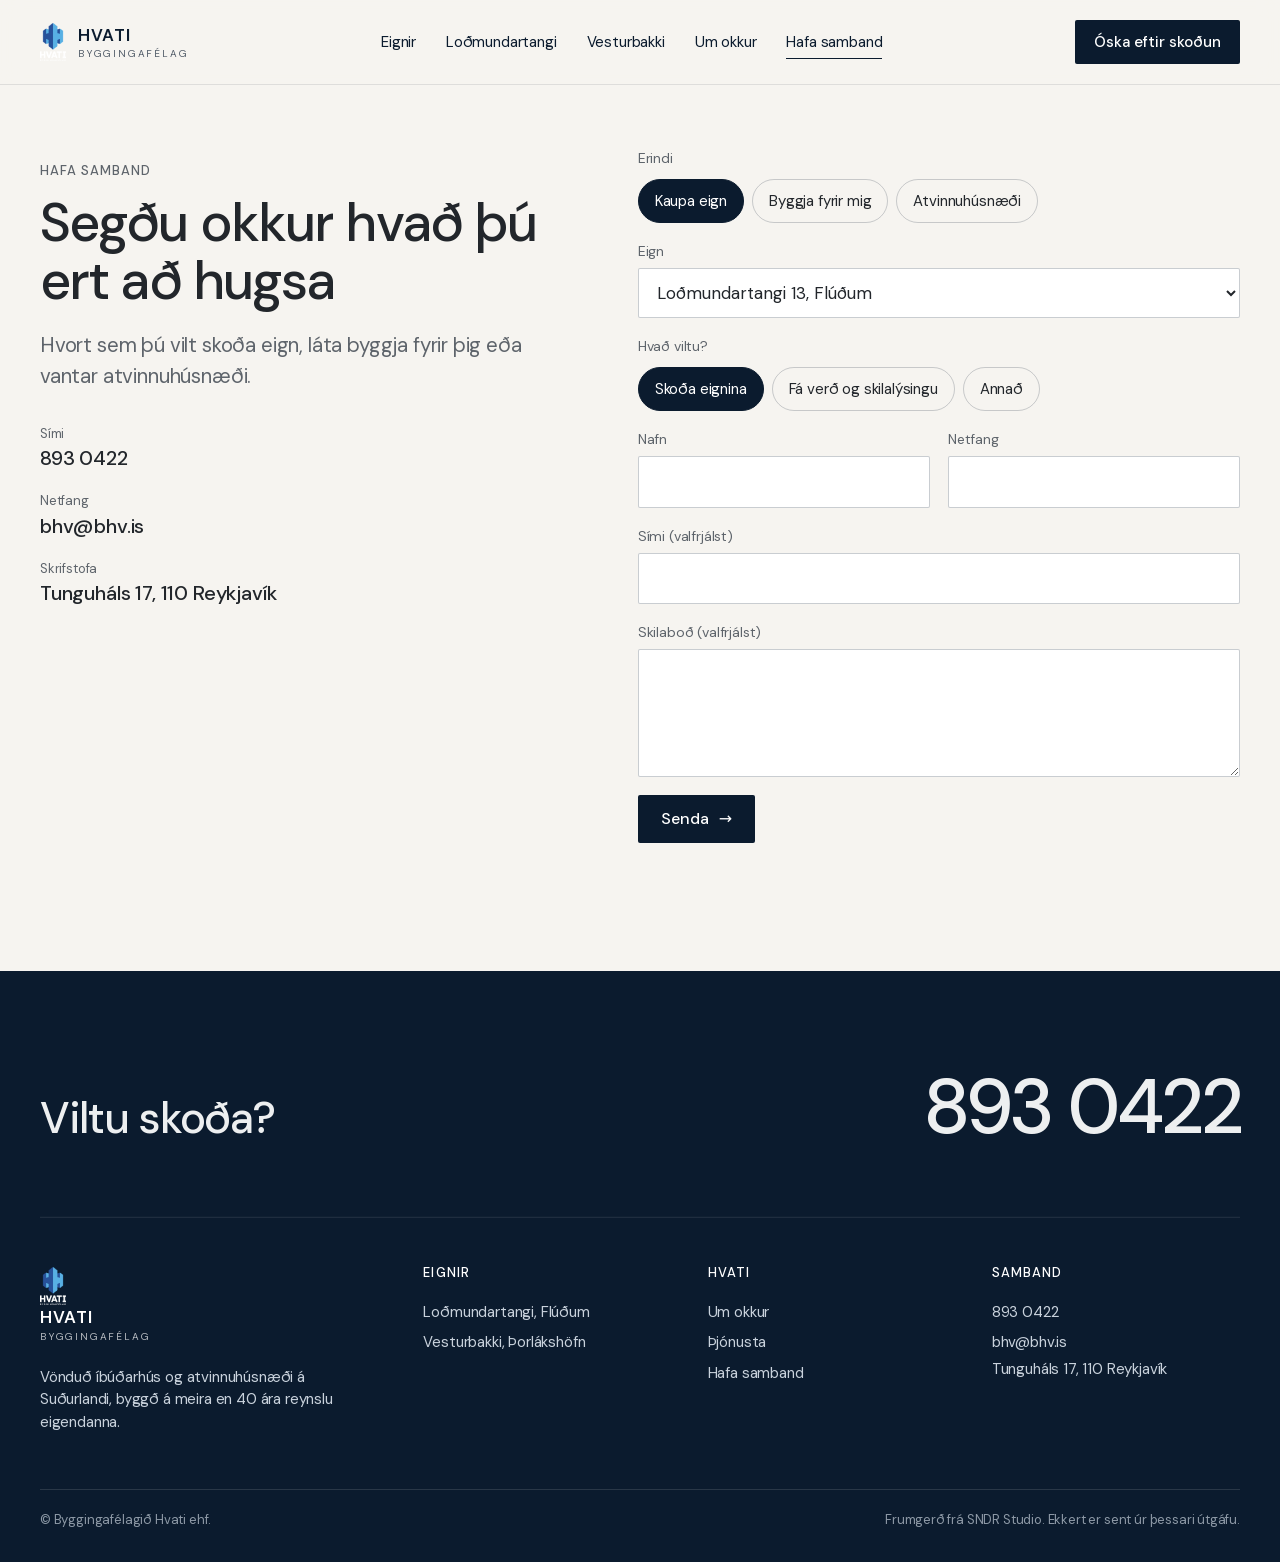
==== commit b98bc5fd: "Deploy 9dbea8c (noindex preview)" ====
--- a/hafa-samband/index.html
+++ b/hafa-samband/index.html
@@ -18,10 +18,10 @@
     set('key');
   }, true);
 })();</script>
-<link rel="stylesheet" href="../assets/site.css">
+<link rel="stylesheet" href="../assets/site.css?v=mvscgvnt">
 <script src="../assets/vendor/gsap.min.js" defer></script>
 <script src="../assets/vendor/ScrollTrigger.min.js" defer></script>
-<script src="../assets/site.js" defer></script>
+<script src="../assets/site.js?v=mvscgvnt" defer></script>
 </head>
 <body>
 <a class="skip" href="#main">Fara í efni</a>
--- a/assets/site.css
+++ b/assets/site.css
@@ -487,3 +487,11 @@
 .hvs__stage{z-index:0}
 .hvs__shade{z-index:1;background:linear-gradient(0deg,rgba(6,14,24,.88) 0%,rgba(6,14,24,.5) 36%,rgba(6,14,24,.12) 60%,rgba(6,14,24,.5) 88%,rgba(6,14,24,.62) 100%)}
 .hvs__content{z-index:2}
+@media (max-width:639px){
+  .unit > button{grid-template-columns:1fr 32px;grid-template-areas:"t pm" "s pm";row-gap:8px;padding:16px 0}
+  .unit__n{display:none}
+  .unit > button > span:nth-child(2){grid-area:t}
+  .unit > button .status{grid-area:s;justify-self:start}
+  .unit > button .pm{grid-area:pm}
+}
+.status{white-space:nowrap}
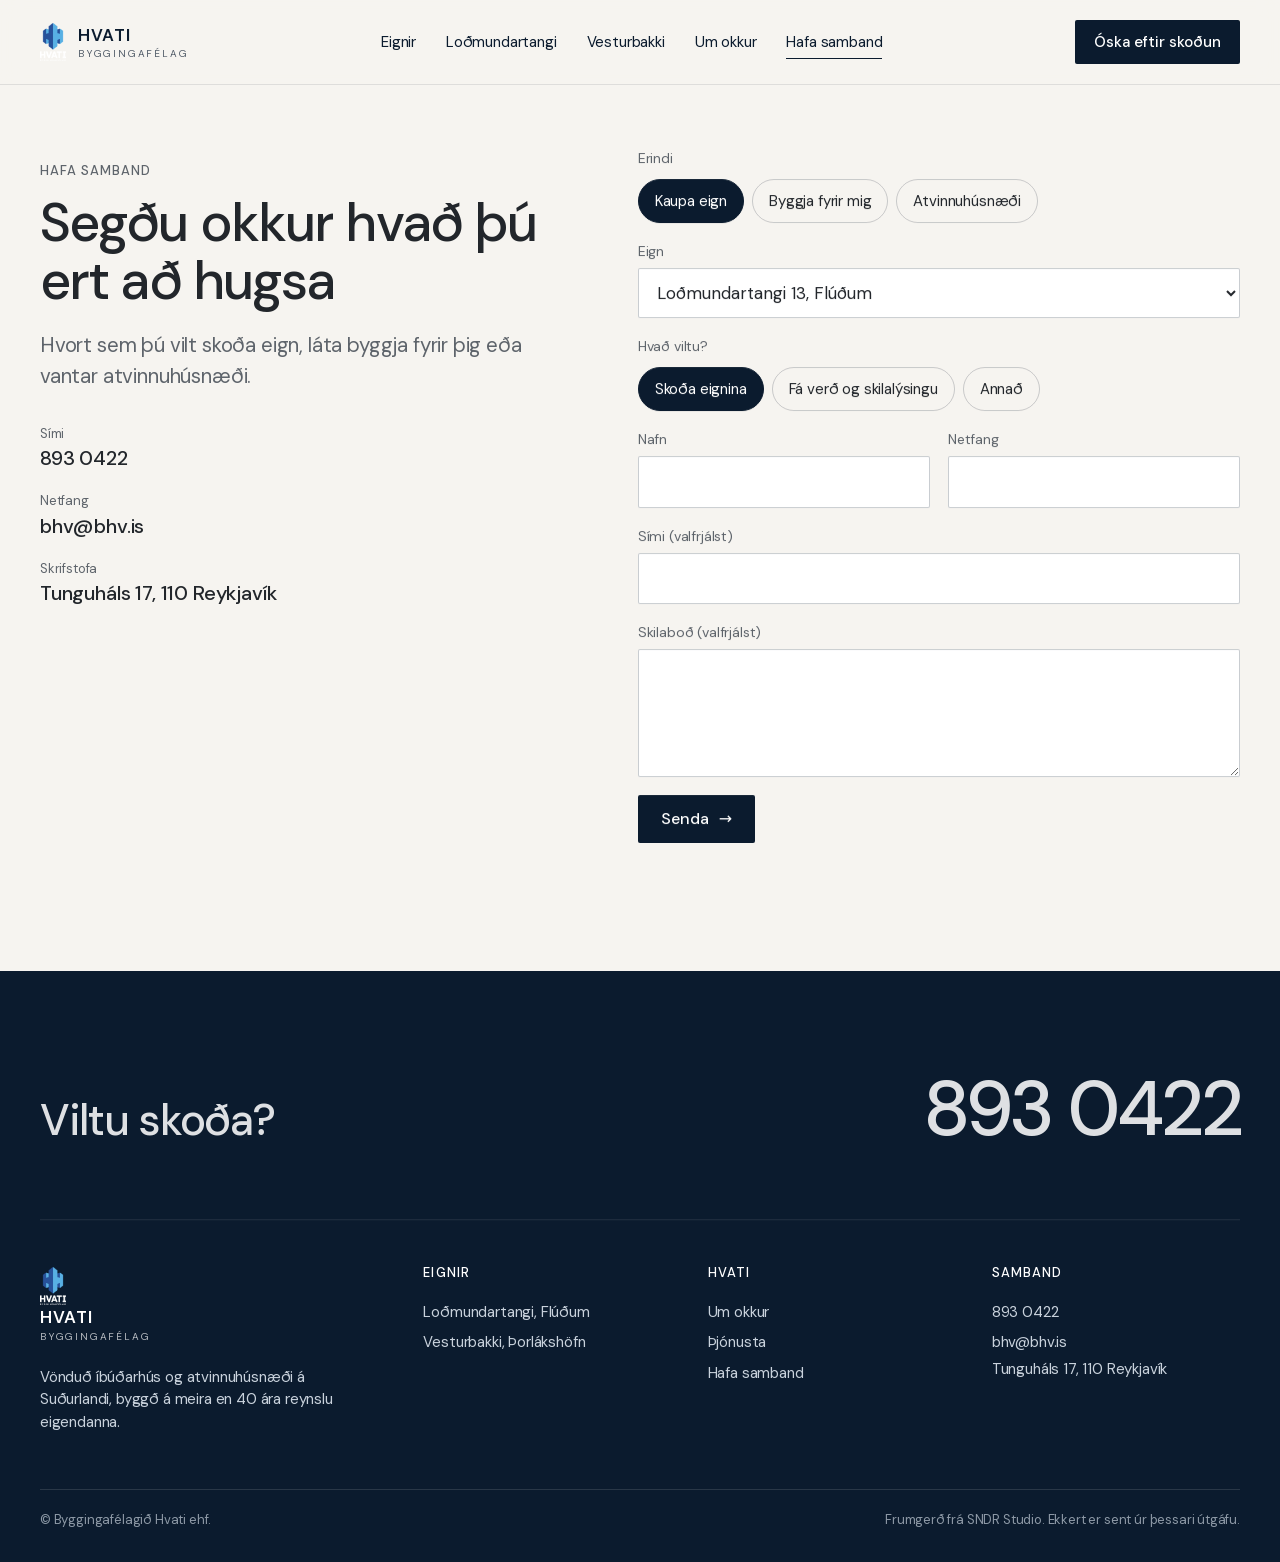
==== commit d2f0dd8c: "Deploy 89d1639 (noindex preview)" ====
--- a/hafa-samband/index.html
+++ b/hafa-samband/index.html
@@ -18,10 +18,10 @@
     set('key');
   }, true);
 })();</script>
-<link rel="stylesheet" href="../assets/site.css?v=mvscgvnt">
+<link rel="stylesheet" href="../assets/site.css?v=mvsci8st">
 <script src="../assets/vendor/gsap.min.js" defer></script>
 <script src="../assets/vendor/ScrollTrigger.min.js" defer></script>
-<script src="../assets/site.js?v=mvscgvnt" defer></script>
+<script src="../assets/site.js?v=mvsci8st" defer></script>
 </head>
 <body>
 <a class="skip" href="#main">Fara í efni</a>
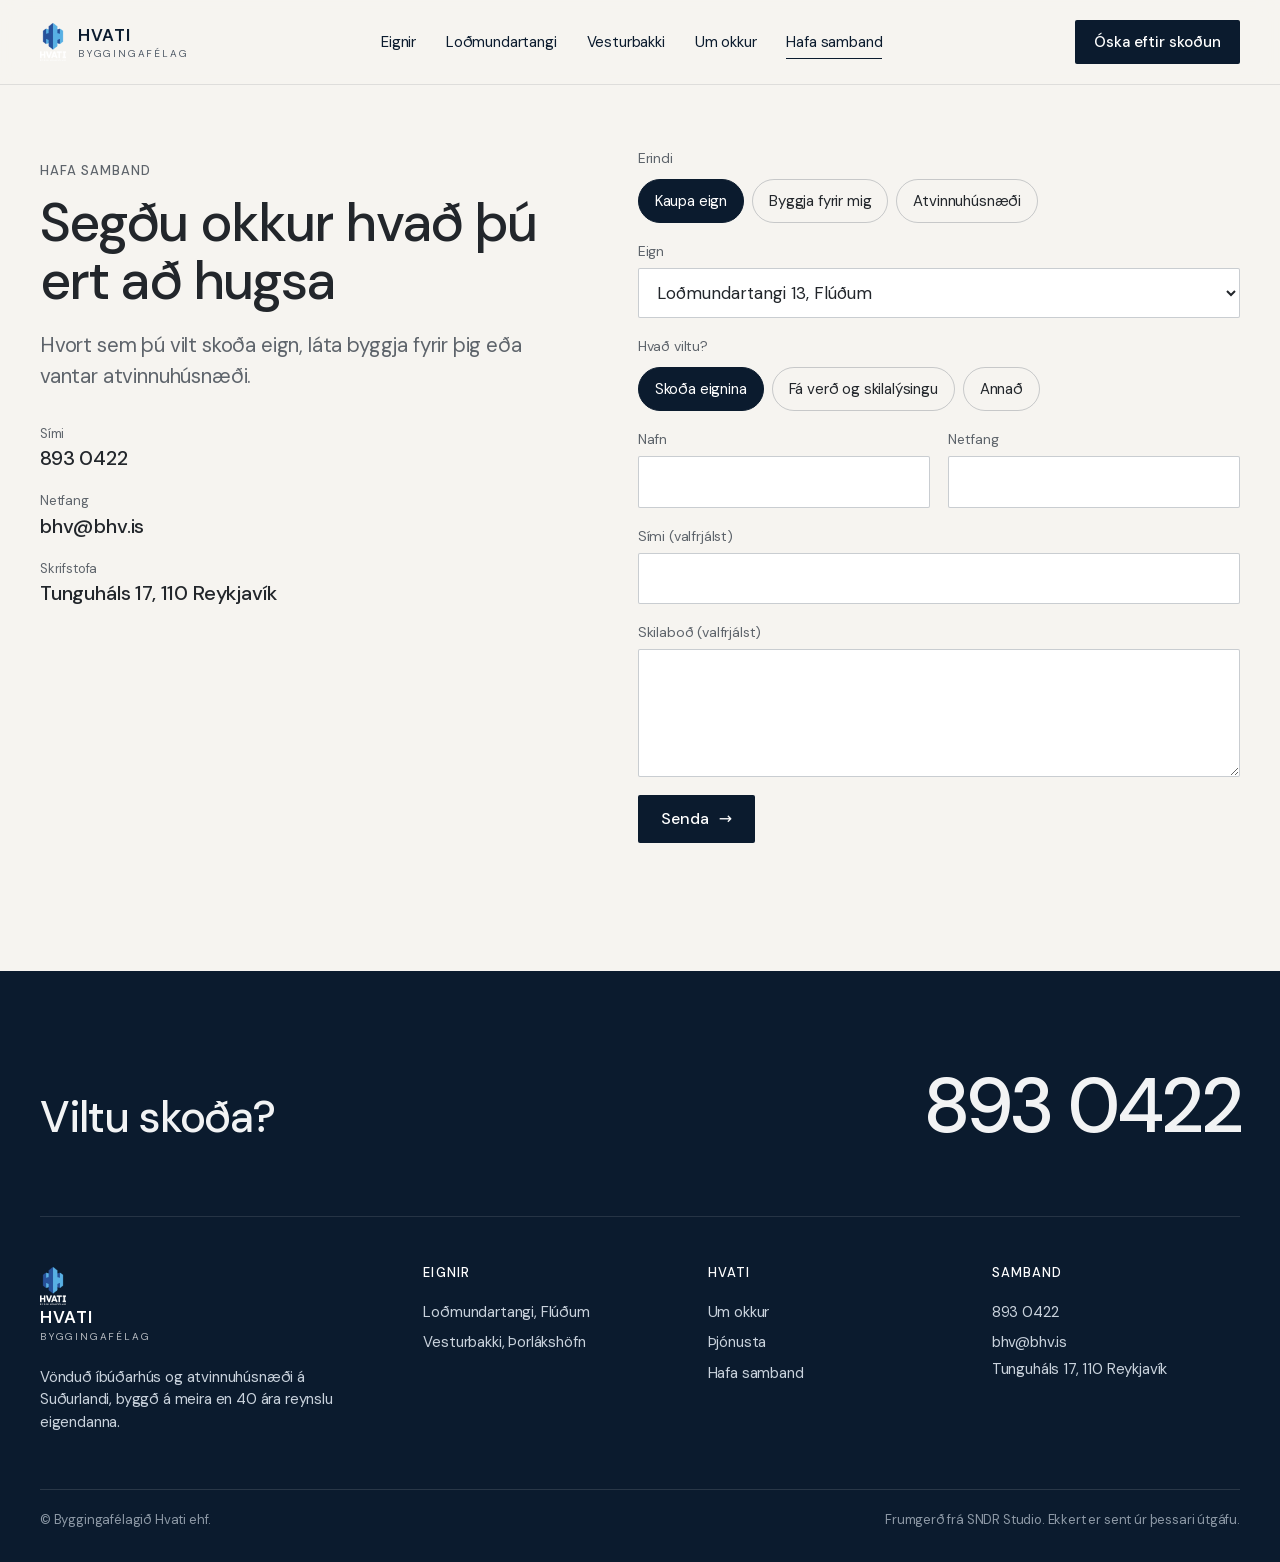
==== commit 92998a4d: "Own favicon on every page (32/48 PNG + apple-touch-icon from the brand's own mark) Co-Authored-By: C" ====
--- a/hafa-samband/index.html
+++ b/hafa-samband/index.html
@@ -22,6 +22,7 @@
 <script src="../assets/vendor/gsap.min.js" defer></script>
 <script src="../assets/vendor/ScrollTrigger.min.js" defer></script>
 <script src="../assets/site.js?v=mvsci8st" defer></script>
+<link rel="apple-touch-icon" sizes="180x180" href="../icons/apple-touch-icon.png">
 </head>
 <body>
 <a class="skip" href="#main">Fara í efni</a>
